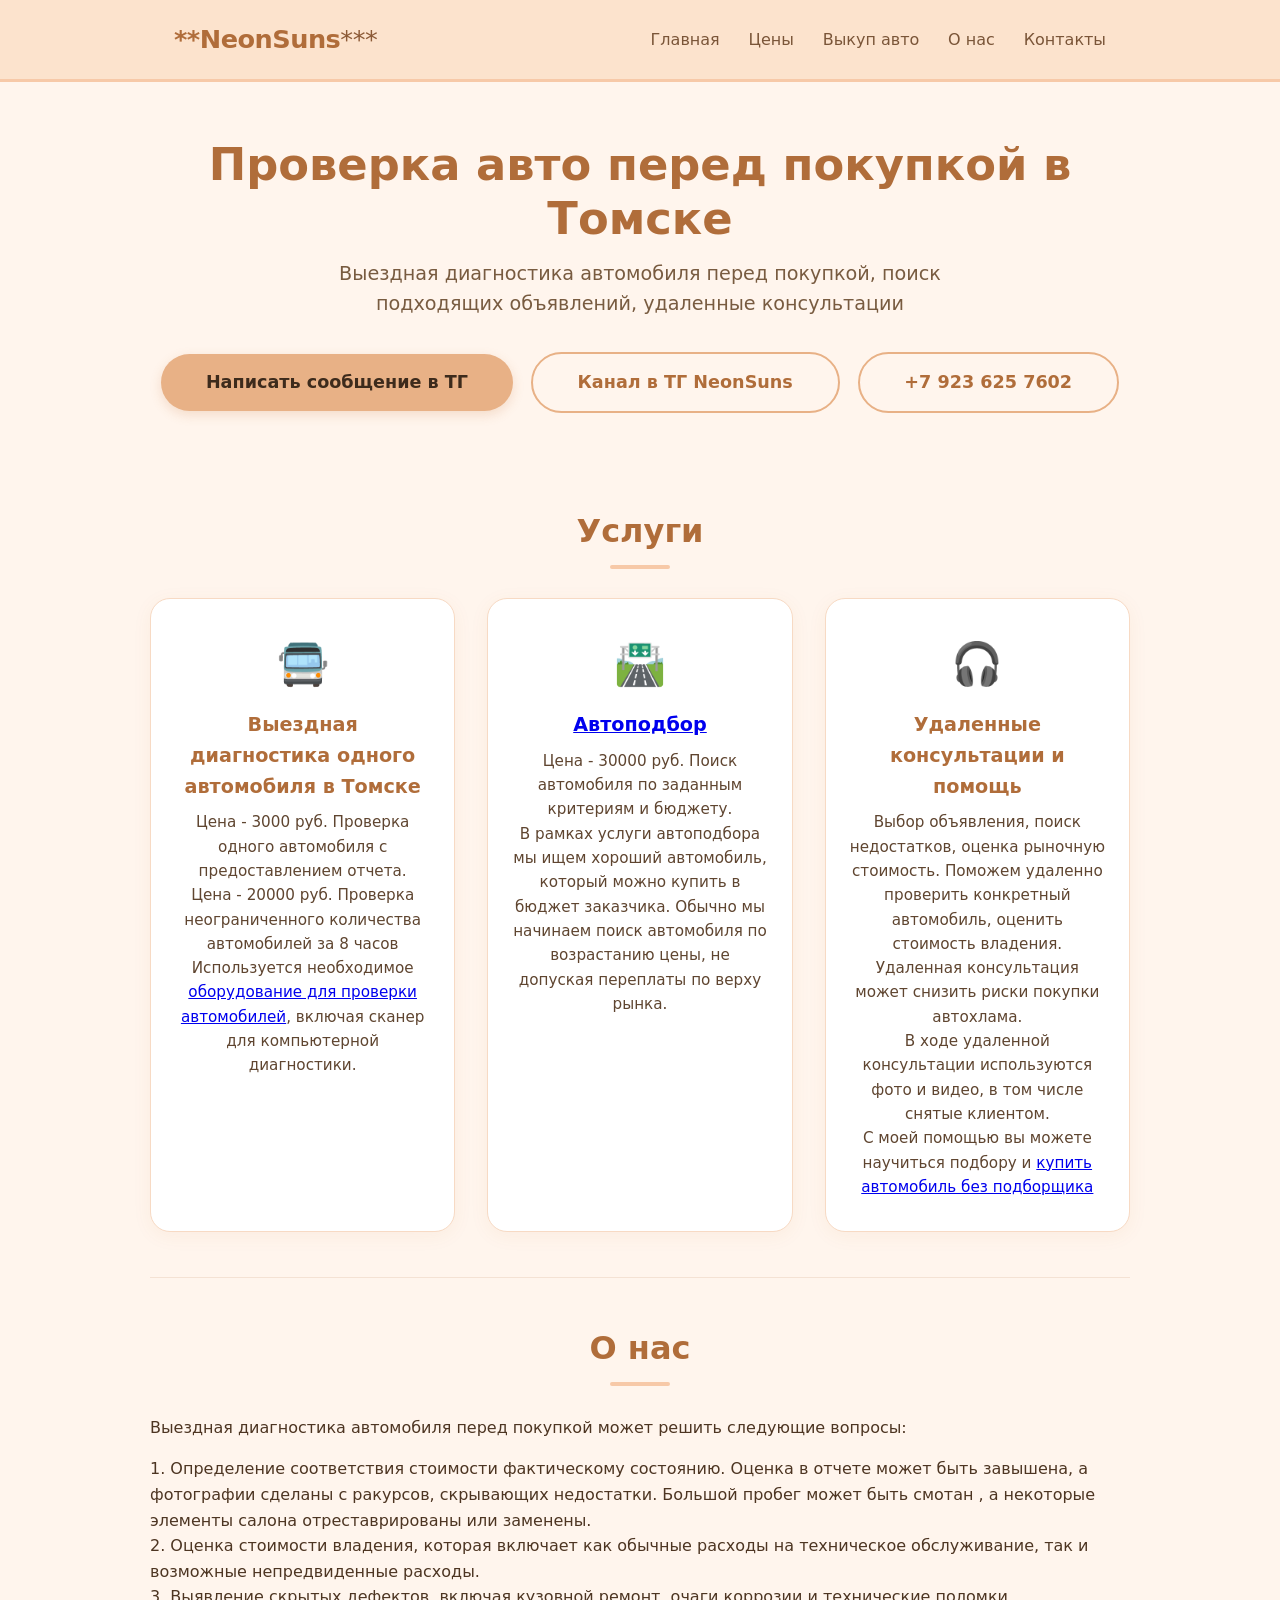
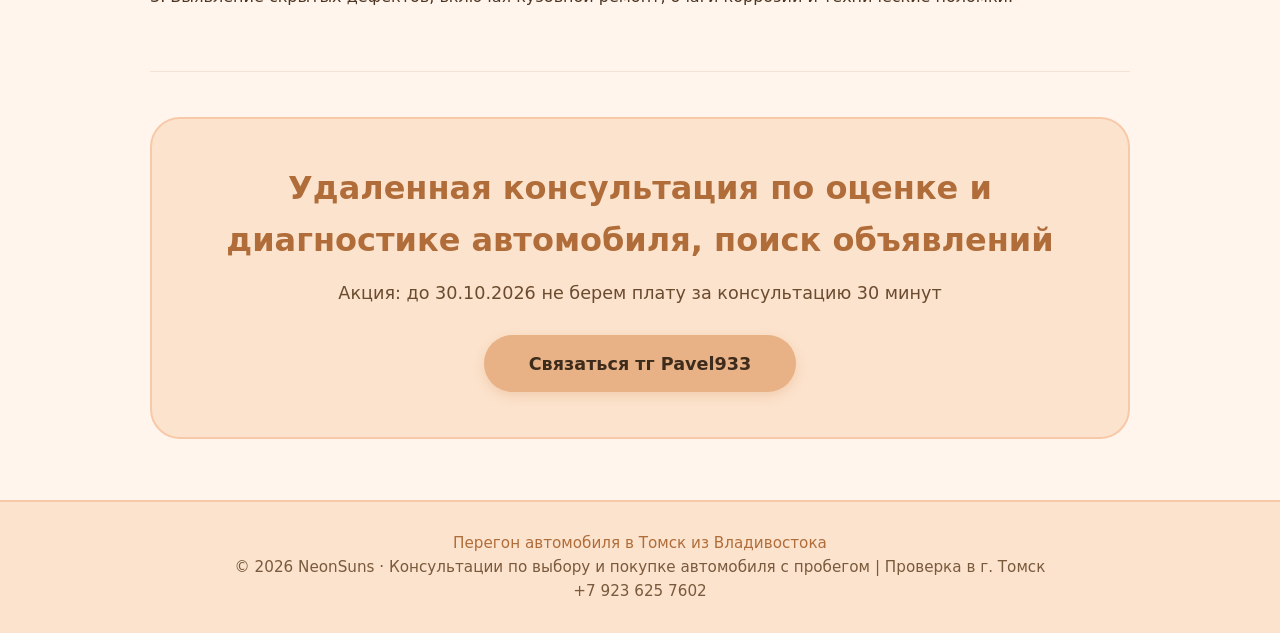
==== index.html @ d5a59b91 "Update index.html" ====
<!DOCTYPE html>
<html lang="ru">
<head>
    <meta charset="UTF-8" />
    <meta name="viewport" content="width=device-width, initial-scale=1.0" />
    <title>Проверка авто перед покупкой в Томске | NeonSuns</title>
    <link rel="stylesheet" href="/style.css"></link>
    <link rel="shortcut icon" href="favicon.svg" type="image/svg">

</head>

<body>

    <!-- ===== ШАПКА ===== -->
    <header class="site-header">
        <div class="container header-inner">
            <div class="logo"><a href="/">**NeonSuns<span>***</a></span></div>
            <nav class="nav-links">
                <a href="/">Главная</a>
                <a href="/price.html">Цены</a>
                <a href="/srochnyj-vykup-avto.html">Выкуп авто</a>
                <a href="#about">О нас</a>
                <a href="/contact.html">Контакты</a>
            </nav>
        </div>
    </header>

    <!-- ===== ГЕРОЙ ===== -->
    <section class="hero container">
        <h1>Проверка авто перед покупкой в Томске</h1>
        <p>
           Выездная диагностика автомобиля перед покупкой, поиск подходящих объявлений, удаленные консультации
        </p>
        <a href="https://t.me/Pavel933" class="btn">Написать сообщение в ТГ</a>
        <a href="https://t.me/neonsuns" class="btn btn-outline" style="margin-left: 0.8rem;">Канал в ТГ NeonSuns</a>
        <a href="tel:+79236257602" class="btn btn-outline" style="margin-left: 0.8rem;">+7 923 625 7602</a>
        
    </section>

    <!-- ===== ПРЕИМУЩЕСТВА ===== -->
    <section class="section container" id="uslugi">
        <h2 class="section-title">Услуги</h2>
        <div class="features-grid">
            <div class="feature-item">
                <div class="feature-icon">🚍</div>
                <h3>Выездная диагностика одного автомобиля в Томске</h3>
                <p>Цена - 3000 руб. Проверка одного автомобиля с предоставлением отчета.</p>
                 <p>Цена - 20000 руб. Проверка неограниченного количества автомобилей за 8 часов</p>
                <p>  Используется необходимое  <a href='/oborudovanie_dla_proverki_avto_pered_pokupkoj.html'>оборудование для проверки автомобилей</a>, включая сканер для компьютерной диагностики.</p>

            </div>
            <div class="feature-item">
                <div class="feature-icon">🛣️</div>
                <h3><a href='/avtopodbor_tomsk.html'>Автоподбор</a></h3>
                <p>Цена - 30000 руб. Поиск автомобиля по заданным критериям и бюджету.</p>
                <p>В рамках услуги автоподбора мы ищем хороший автомобиль, который можно купить в бюджет заказчика. Обычно мы начинаем поиск автомобиля по возрастанию цены, не допуская переплаты по верху рынка. </p>
            </div>
            <div class="feature-item">
                <div class="feature-icon">🎧</div>
                <h3>Удаленные консультации и помощь</h3>
                <p>Выбор объявления, поиск недостатков, оценка рыночную стоимость. Поможем удаленно проверить конкретный автомобиль, оценить стоимость владения.</p>
                <p>Удаленная консультация может снизить риски покупки автохлама.</p>
                <p>В ходе удаленной консультации используются фото и видео, в том числе снятые клиентом.</p>
                <p>С моей помощью вы можете научиться подбору и <a href='/kak_proverit_avto_bez_podborshchika.html
'>купить автомобиль без подборщика</a></p>
            </div>
        </div>
    </section>

    <!-- ===== О НАС ===== -->
    <section class="section container" id="about">
        <h2 class="section-title">О нас</h2>
        <div class="about-grid">
            <div class="about-text">
                <p>
                    Выездная диагностика автомобиля перед покупкой может решить следующие вопросы:
                </p>
                <p>
                    1. Определение соответствия стоимости фактическому состоянию. Оценка в отчете может быть завышена, а фотографии сделаны с ракурсов, скрывающих недостатки. Большой пробег может быть смотан , а некоторые элементы салона отреставрированы или заменены.
                    <br/>
                    2. Оценка стоимости владения, которая включает как обычные расходы на техническое обслуживание, так и возможные непредвиденные расходы.
                    <br/>
                    3. Выявление скрытых дефектов, включая кузовной ремонт, очаги коррозии и технические поломки.
                </p>
         
            </div>
           <!-- <div class="about-image">
                🧡
                <div style="font-size: 1rem; color: #6a4b2e; margin-top: 0.5rem;">980px</div>
            </div>-->
        </div>
    </section>

    <!-- ===== ПРИЗЫВ К ДЕЙСТВИЮ ===== -->
    <section class="section container">
        <div class="cta-box">
            <h2>Удаленная консультация по оценке и диагностике автомобиля, поиск объявлений</h2>
            <p>Акция: до 30.10.2026 не берем плату за консультацию 30 минут</p>
            <a href="https://t.me/Pavel933" class="btn">Связаться тг Pavel933</a>
        </div>
    </section>

    <!-- ===== ФУТЕР ===== -->
    <footer class="site-footer">
        <div class="container">
               <p>

            <a href='https://neonsuns.ru/peregon.html'>Перегон автомобиля в Томск из Владивостока</a>
          </p>
            <p>
                &copy; 2026 NeonSuns · Консультации по выбору и покупке автомобиля с пробегом | Проверка в г. Томск
                <br/> +7 923 625 7602
               <!--  <a href="#" onclick="return false;">❤️ и апельсинами</a>-->
            </p>
        </div>
    </footer>
<!-- Yandex.Metrika counter --> <script type="text/javascript">     (function(m,e,t,r,i,k,a){         m[i]=m[i]||function(){(m[i].a=m[i].a||[]).push(arguments)};         m[i].l=1*new Date();         for (var j = 0; j < document.scripts.length; j++) {if (document.scripts[j].src === r) { return; }}         k=e.createElement(t),a=e.getElementsByTagName(t)[0],k.async=1,k.src=r,a.parentNode.insertBefore(k,a)     })(window, document,'script','https://mc.yandex.ru/metrika/tag.js?id=111902357', 'ym');      ym(111902357, 'init', {ssr:true, webvisor:true, clickmap:true, ecommerce:"dataLayer", referrer: document.referrer, url: location.href, accurateTrackBounce:true, trackLinks:true}); </script> <noscript><div><img src="https://mc.yandex.ru/watch/111902357" style="position:absolute; left:-9999px;" alt="" /></div></noscript> <!-- /Yandex.Metrika counter -->
</body>
</html>
---- style.css ----
/* ===== Сброс и база ===== */
        * {
            margin: 0;
            padding: 0;
            box-sizing: border-box;
        }

        body {
            font-family: system-ui, -apple-system, 'Segoe UI', Roboto, 'Helvetica Neue', sans-serif;
            background: #fff5ed;
            color: #4d3522;
            line-height: 1.6;
            min-height: 100vh;
            display: flex;
            flex-direction: column;
        }

        /* ===== Контейнер (max‑width 980px) ===== */
        .container {
            max-width: 980px;
            width: 100%;
            margin: 0 auto;
            padding: 0 1.5rem;
        }

        /* ===== Шапка ===== */
        .site-header {
            background: #fce3cd;
            padding: 1.2rem 0;
            border-bottom: 3px solid #f7c9a8;
        }
        .header-inner {
            display: flex;
            justify-content: space-between;
            align-items: center;
            flex-wrap: wrap;
            gap: 0.8rem;
        }
        .logo {
            font-size: 1.6rem;
            font-weight: 700;
            color: #b06d3a;
            letter-spacing: -0.02em;
        }
        .logo a{
            all: inherit;
        }
        .logo span {
            color: #8c5a36;
            font-weight: 400;
        }
        .nav-links {
            display: flex;
            gap: 1.8rem;
            font-weight: 500;
        }
        .nav-links a {
            color: #7a5538;
            text-decoration: none;
            transition: color 0.2s;
        }
        .nav-links a:hover {
            color: #b06d3a;
        }

        /* ===== Герой ===== */
        .hero {
            padding: 3.5rem 0 3rem;
            text-align: center;
        }
        .hero h1 {
            font-size: 2.8rem;
            font-weight: 700;
            color: #b06d3a;
            line-height: 1.2;
            margin-bottom: 0.8rem;
        }
        .hero p {
            font-size: 1.2rem;
            max-width: 650px;
            margin: 0 auto 2rem;
            color: #6a4b2e;
            opacity: 0.9;
        }
        .btn {
            display: inline-block;
            background: #e8b186;
            color: #3d2b1c;
            font-weight: 600;
            padding: 0.9rem 2.8rem;
            border-radius: 60px;
            text-decoration: none;
            transition: background 0.25s, transform 0.15s;
            box-shadow: 0 4px 12px rgba(200, 120, 60, 0.2);
            border: none;
            cursor: pointer;
            font-size: 1.1rem;
        }
        .btn:hover {
            background: #d99d70;
            transform: scale(1.02);
        }
        .btn-outline {
            background: transparent;
            border: 2px solid #e8b186;
            color: #b06d3a;
            box-shadow: none;
        }
        .btn-outline:hover {
            background: #fce3cd;
        }

        /* ===== Секции ===== */
        .section {
            padding: 2.8rem 0;
            border-bottom: 1px solid rgba(200, 150, 110, 0.2);
        }
        .section:last-of-type {
            border-bottom: none;
        }

        .section-title {
            font-size: 2rem;
            font-weight: 600;
            color: #b06d3a;
            margin-bottom: 1.8rem;
            text-align: center;
            position: relative;
        }
        .section-title::after {
            content: '';
            display: block;
            width: 60px;
            height: 4px;
            background: #f7c9a8;
            margin: 0.5rem auto 0;
            border-radius: 4px;
        }

        /* ===== Преимущества (сетка) ===== */
        .features-grid {
            display: grid;
            grid-template-columns: repeat(3, 1fr);
            gap: 2rem;
        }
        .feature-item {
            background: #ffffff;
            border-radius: 20px;
            padding: 2rem 1.5rem;
            text-align: center;
            box-shadow: 0 4px 20px rgba(180, 100, 40, 0.06);
            border: 1px solid #f7dac4;
            transition: transform 0.2s;
        }
        .feature-item:hover {
            transform: translateY(-4px);
        }
        .feature-icon {
            font-size: 2.6rem;
            margin-bottom: 0.8rem;
        }
        .feature-item h3 {
            font-size: 1.2rem;
            color: #b06d3a;
            margin-bottom: 0.5rem;
        }
        .feature-item p {
            font-size: 0.95rem;
            color: #5f4530;
        }

        /* ===== Блок «О нас» ===== */
        .about-grid {
            display: flex;
            gap: 2.5rem;
            align-items: center;
            flex-wrap: wrap;
        }
        .about-text {
            flex: 1 1 280px;
        }
        .about-text p {
            margin-bottom: 1rem;
        }
        .about-image {
            flex: 1 1 200px;
            background: #fce3cd;
            border-radius: 30px;
            padding: 2rem 1.5rem;
            text-align: center;
            font-size: 4rem;
            border: 2px dashed #e8b186;
            color: #b06d3a;
        }

        /* ===== CTA (призыв) ===== */
        .cta-box {
            background: #fce3cd;
            border-radius: 30px;
            padding: 2.8rem 2rem;
            text-align: center;
            border: 2px solid #f7c9a8;
        }
        .cta-box h2 {
            font-size: 2rem;
            color: #b06d3a;
            margin-bottom: 0.8rem;
        }
        .cta-box p {
            font-size: 1.1rem;
            color: #6a4b2e;
            margin-bottom: 1.8rem;
        }

        /* ===== Футер ===== */
        .site-footer {
            background: #fce3cd;
            border-top: 2px solid #f7c9a8;
            padding: 1.8rem 0;
            text-align: center;
            color: #7a5a3c;
            font-size: 0.95rem;
            margin-top: 1rem;
        }
        .site-footer a {
            color: #b06d3a;
            text-decoration: none;
            font-weight: 500;
        }
        .site-footer a:hover {
            text-decoration: underline;
        }

        /* ===== Адаптив ===== */
        @media (max-width: 800px) {
            .features-grid {
                grid-template-columns: repeat(2, 1fr);
            }
            .hero h1 {
                font-size: 2.2rem;
            }
        }

        @media (max-width: 600px) {
            .header-inner {
                flex-direction: column;
                text-align: center;
            }
            .nav-links {
                flex-wrap: wrap;
                justify-content: center;
                gap: 1rem;
            }
            .hero {
                padding: 2rem 0;
            }
            .hero h1 {
                font-size: 1.8rem;
            }
            .hero p {
                font-size: 1rem;
            }
            .section-title {
                font-size: 1.6rem;
            }
            .features-grid {
                grid-template-columns: 1fr;
                gap: 1.5rem;
            }
            .about-grid {
                flex-direction: column;
                text-align: center;
            }
            .cta-box {
                padding: 2rem 1.2rem;
            }
            .cta-box h2 {
                font-size: 1.6rem;
            }
            .btn {
                padding: 0.7rem 2rem;
                font-size: 1rem;
            }
        }

        @media (max-width: 400px) {
            .container {
                padding: 0 1rem;
            }
            .logo {
                font-size: 1.3rem;
            }
        }
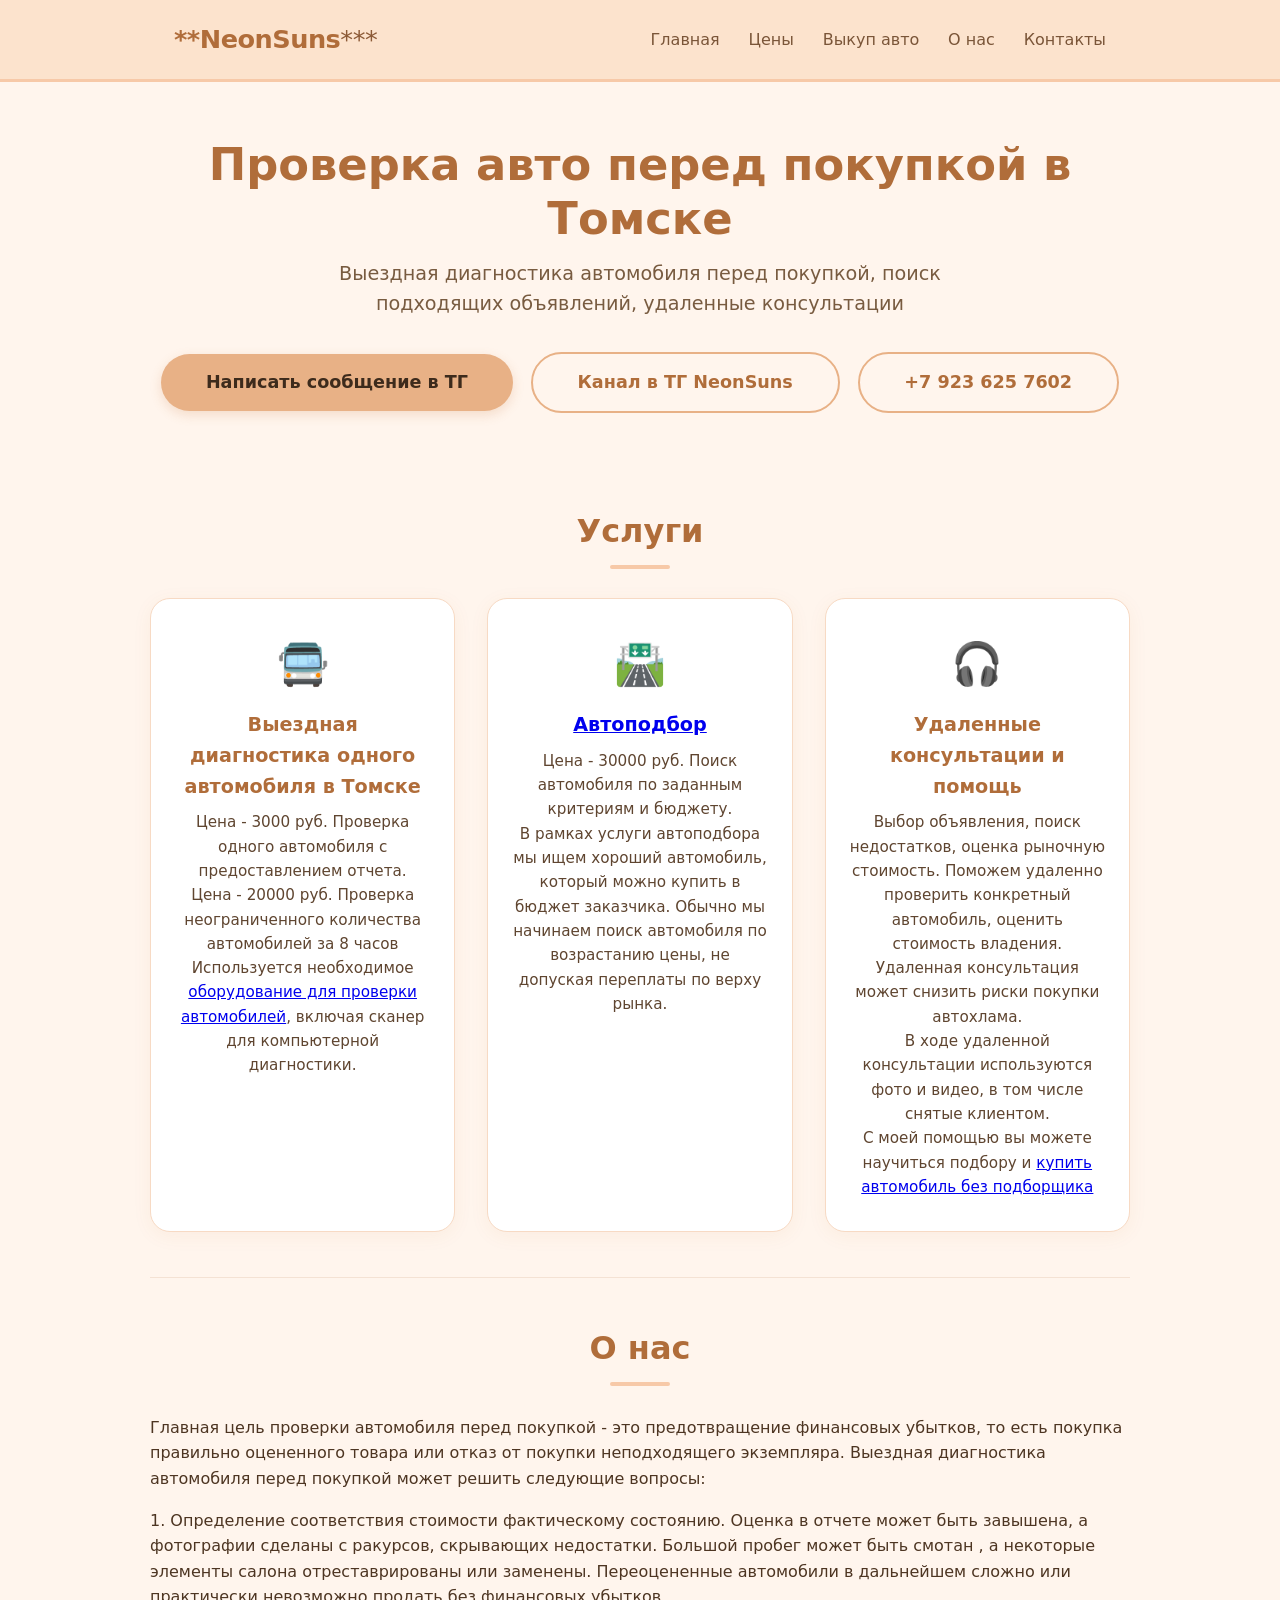
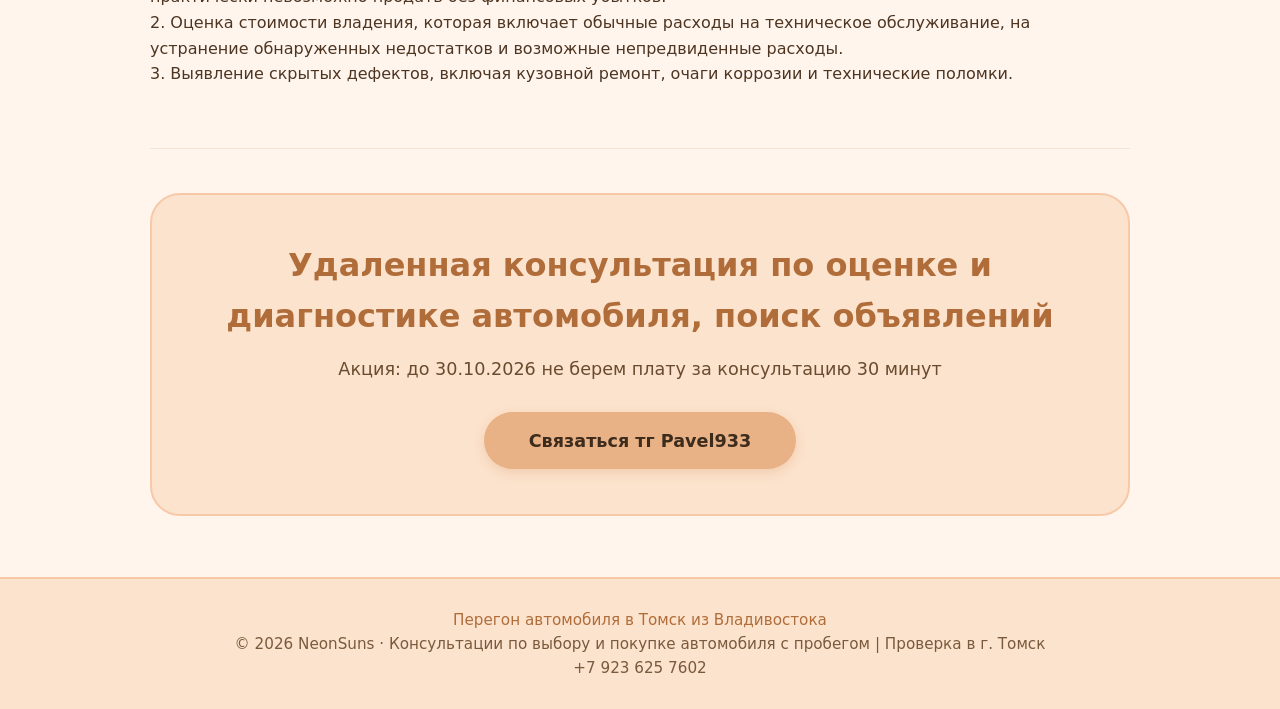
==== commit 7d08b951: "Update index.html" ====
--- a/index.html
+++ b/index.html
@@ -73,12 +73,13 @@
         <div class="about-grid">
             <div class="about-text">
                 <p>
+                    Главная цель проверки автомобиля перед покупкой - это предотвращение финансовых убытков, то есть покупка правильно оцененного товара или отказ от покупки неподходящего экземпляра.
                     Выездная диагностика автомобиля перед покупкой может решить следующие вопросы:
                 </p>
                 <p>
-                    1. Определение соответствия стоимости фактическому состоянию. Оценка в отчете может быть завышена, а фотографии сделаны с ракурсов, скрывающих недостатки. Большой пробег может быть смотан , а некоторые элементы салона отреставрированы или заменены.
+                    1. Определение соответствия стоимости фактическому состоянию. Оценка в отчете может быть завышена, а фотографии сделаны с ракурсов, скрывающих недостатки. Большой пробег может быть смотан , а некоторые элементы салона отреставрированы или заменены. Переоцененные автомобили в дальнейшем сложно или практически невозможно продать без финансовых убытков.
                     <br/>
-                    2. Оценка стоимости владения, которая включает как обычные расходы на техническое обслуживание, так и возможные непредвиденные расходы.
+                    2. Оценка стоимости владения, которая включает обычные расходы на техническое обслуживание, на устранение обнаруженных недостатков и возможные непредвиденные расходы.
                     <br/>
                     3. Выявление скрытых дефектов, включая кузовной ремонт, очаги коррозии и технические поломки.
                 </p>
@@ -103,8 +104,7 @@
     <!-- ===== ФУТЕР ===== -->
     <footer class="site-footer">
         <div class="container">
-               <p>
-
+          <p>
             <a href='https://neonsuns.ru/peregon.html'>Перегон автомобиля в Томск из Владивостока</a>
           </p>
             <p>
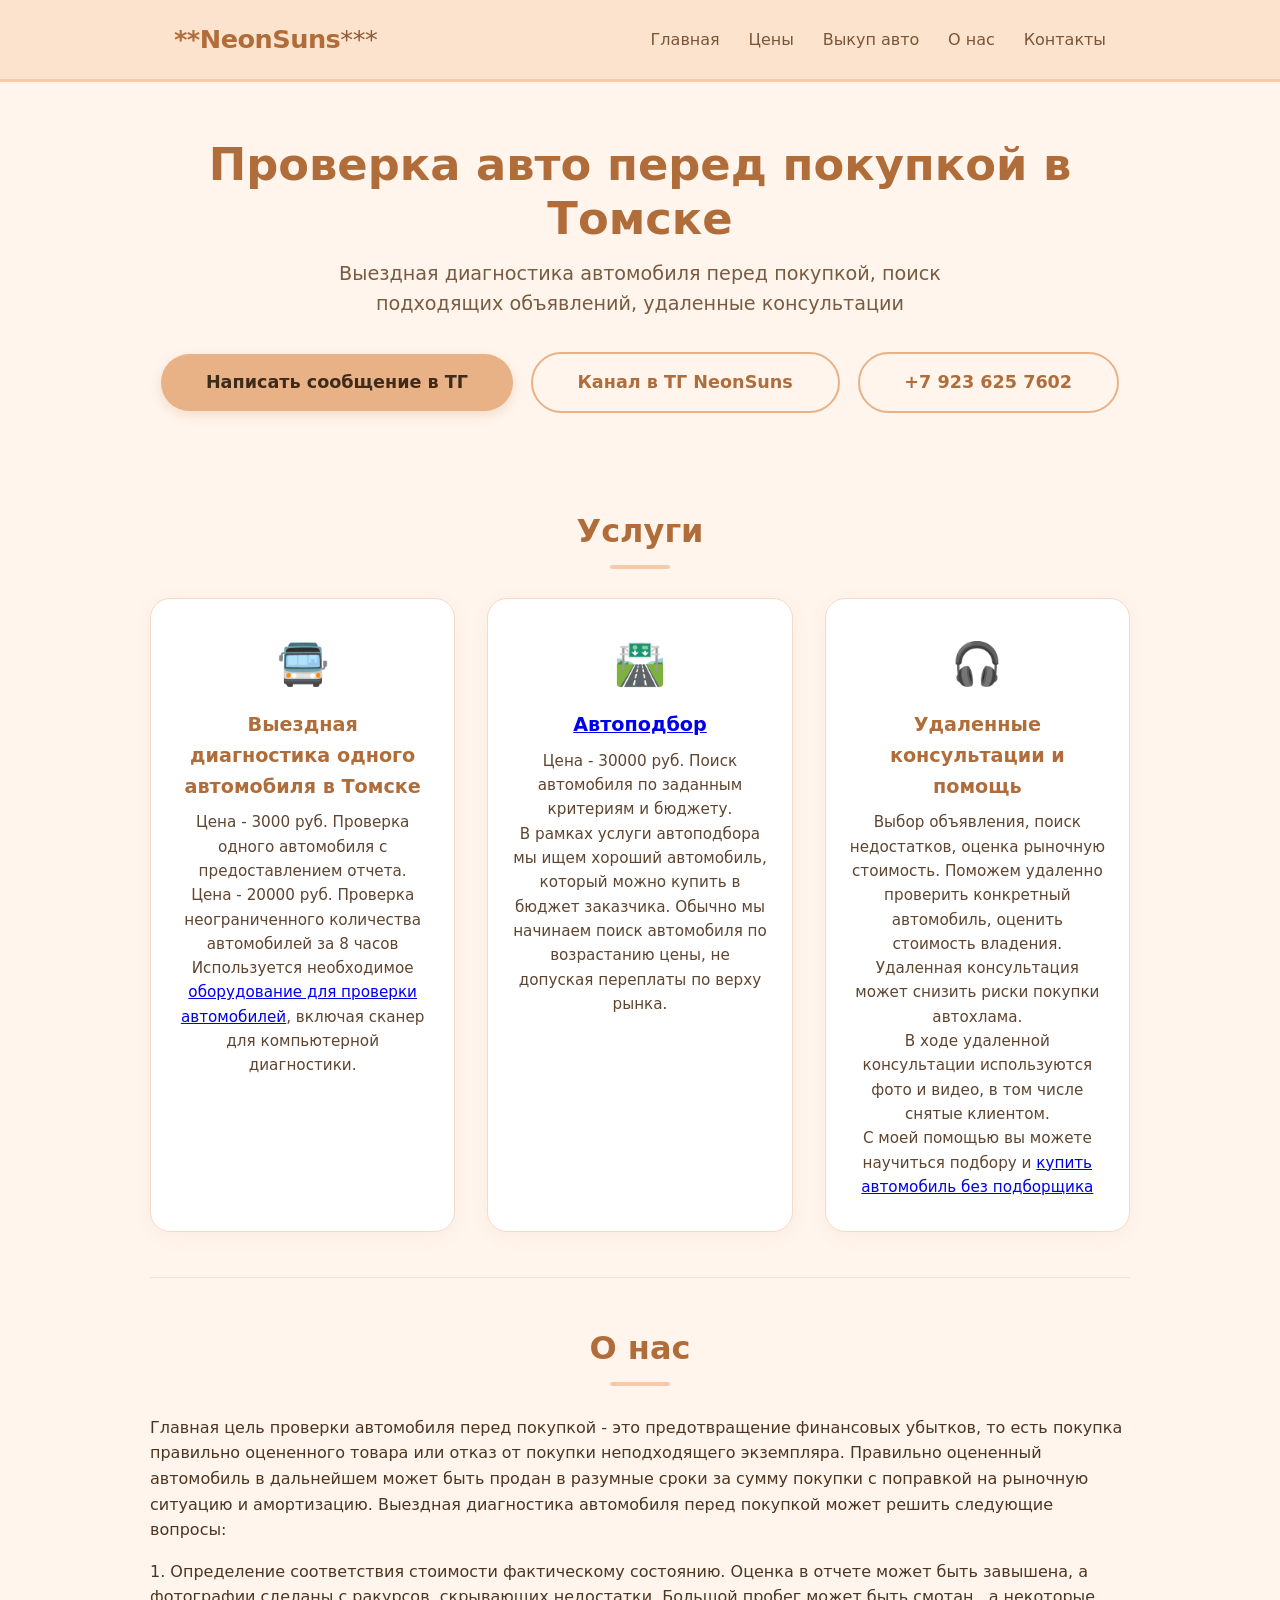
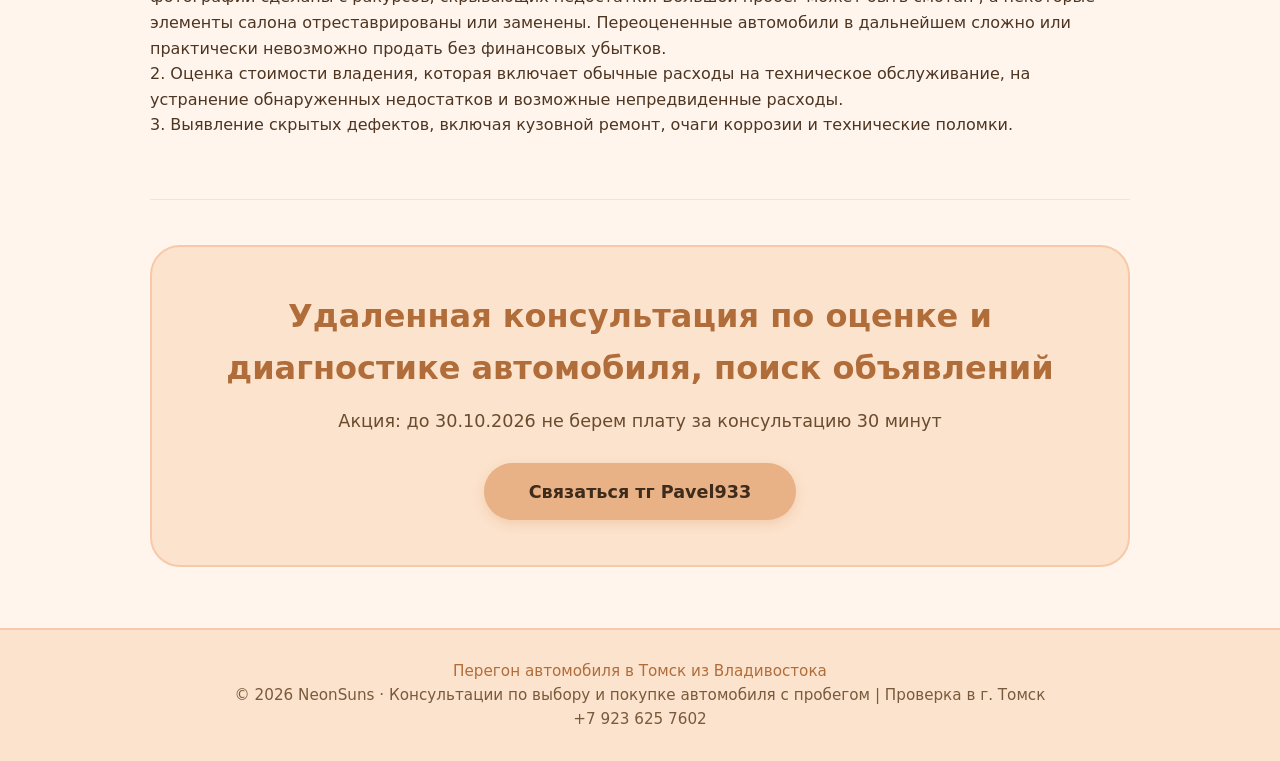
==== commit 035aeda4: "Update index.html" ====
--- a/index.html
+++ b/index.html
@@ -6,7 +6,7 @@
     <title>Проверка авто перед покупкой в Томске | NeonSuns</title>
     <link rel="stylesheet" href="/style.css"></link>
     <link rel="shortcut icon" href="favicon.svg" type="image/svg">
-
+    <meta name="description" content="Проверка автомобиля перед покупкой, выездная диагностика и автоподбор в Томске. Оценка стоимости и технического состояния.">
 </head>
 
 <body>
@@ -74,6 +74,7 @@
             <div class="about-text">
                 <p>
                     Главная цель проверки автомобиля перед покупкой - это предотвращение финансовых убытков, то есть покупка правильно оцененного товара или отказ от покупки неподходящего экземпляра.
+                   Правильно оцененный автомобиль в дальнейшем может быть продан в разумные сроки за сумму покупки с поправкой на рыночную ситуацию и амортизацию.
                     Выездная диагностика автомобиля перед покупкой может решить следующие вопросы:
                 </p>
                 <p>
@@ -115,5 +116,15 @@
         </div>
     </footer>
 <!-- Yandex.Metrika counter --> <script type="text/javascript">     (function(m,e,t,r,i,k,a){         m[i]=m[i]||function(){(m[i].a=m[i].a||[]).push(arguments)};         m[i].l=1*new Date();         for (var j = 0; j < document.scripts.length; j++) {if (document.scripts[j].src === r) { return; }}         k=e.createElement(t),a=e.getElementsByTagName(t)[0],k.async=1,k.src=r,a.parentNode.insertBefore(k,a)     })(window, document,'script','https://mc.yandex.ru/metrika/tag.js?id=111902357', 'ym');      ym(111902357, 'init', {ssr:true, webvisor:true, clickmap:true, ecommerce:"dataLayer", referrer: document.referrer, url: location.href, accurateTrackBounce:true, trackLinks:true}); </script> <noscript><div><img src="https://mc.yandex.ru/watch/111902357" style="position:absolute; left:-9999px;" alt="" /></div></noscript> <!-- /Yandex.Metrika counter -->
+<!-- Google tag (gtag.js) -->
+<script async src="https://www.googletagmanager.com/gtag/js?id=G-XH2E11J8J8"></script>
+<script>
+  window.dataLayer = window.dataLayer || [];
+  function gtag(){dataLayer.push(arguments);}
+  gtag('js', new Date());
+
+  gtag('config', 'G-XH2E11J8J8');
+</script>
+
 </body>
 </html>
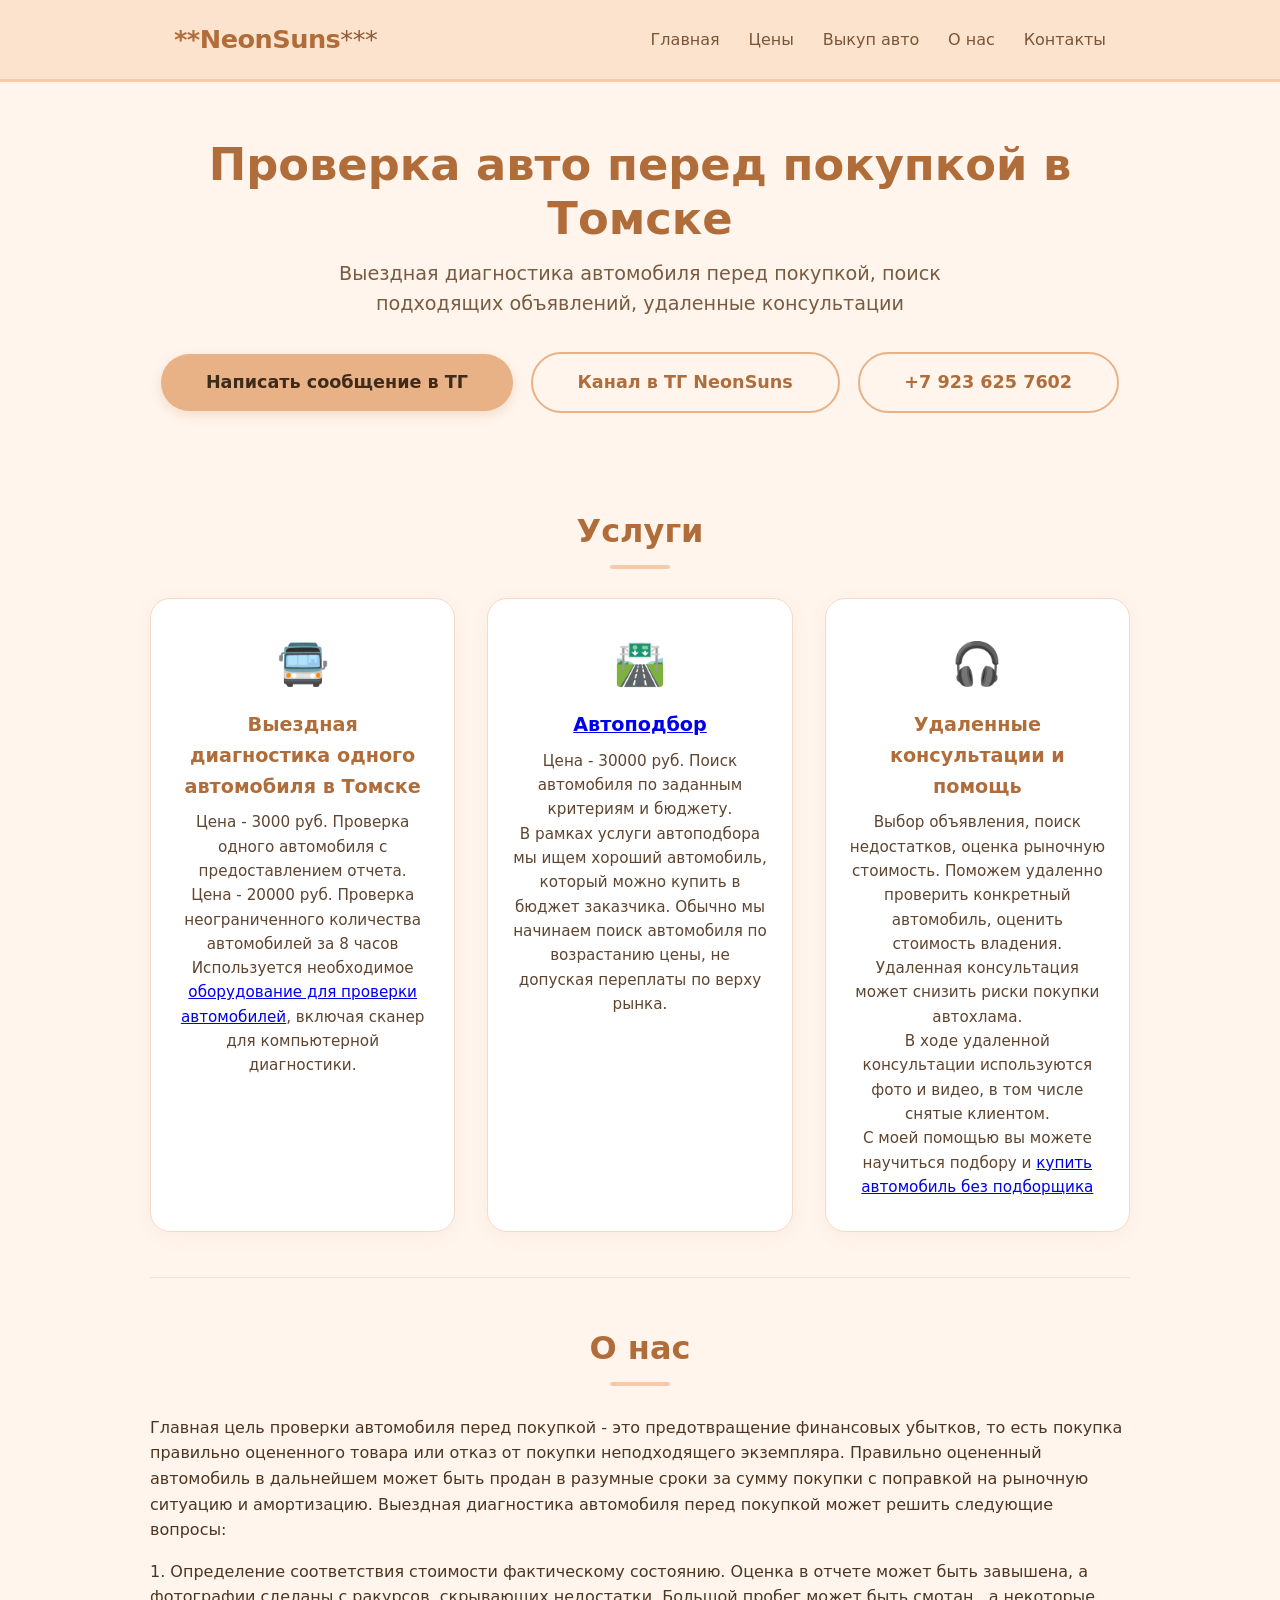
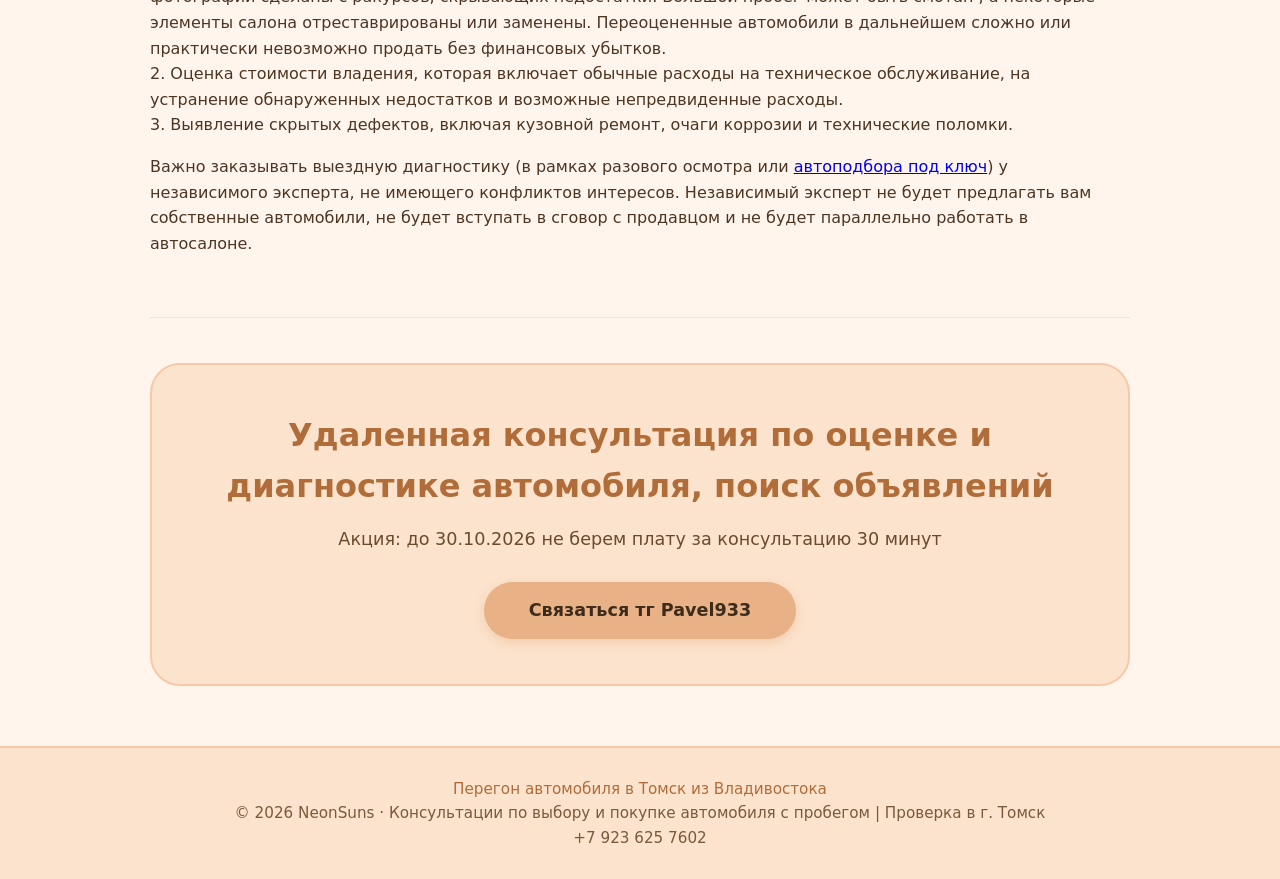
==== commit fc265573: "Update index.html1" ====
--- a/index.html
+++ b/index.html
@@ -84,7 +84,7 @@
                     <br/>
                     3. Выявление скрытых дефектов, включая кузовной ремонт, очаги коррозии и технические поломки.
                 </p>
-         
+                <p>Важно заказывать выездную диагностику (в рамках разового осмотра или <a href='/avtopodbor_tomsk.html'>автоподбора под ключ</a>) у независимого эксперта, не имеющего конфликтов интересов. Независимый эксперт не будет предлагать вам собственные автомобили, не будет вступать в сговор с продавцом и не будет параллельно работать в автосалоне. </p>
             </div>
            <!-- <div class="about-image">
                 🧡
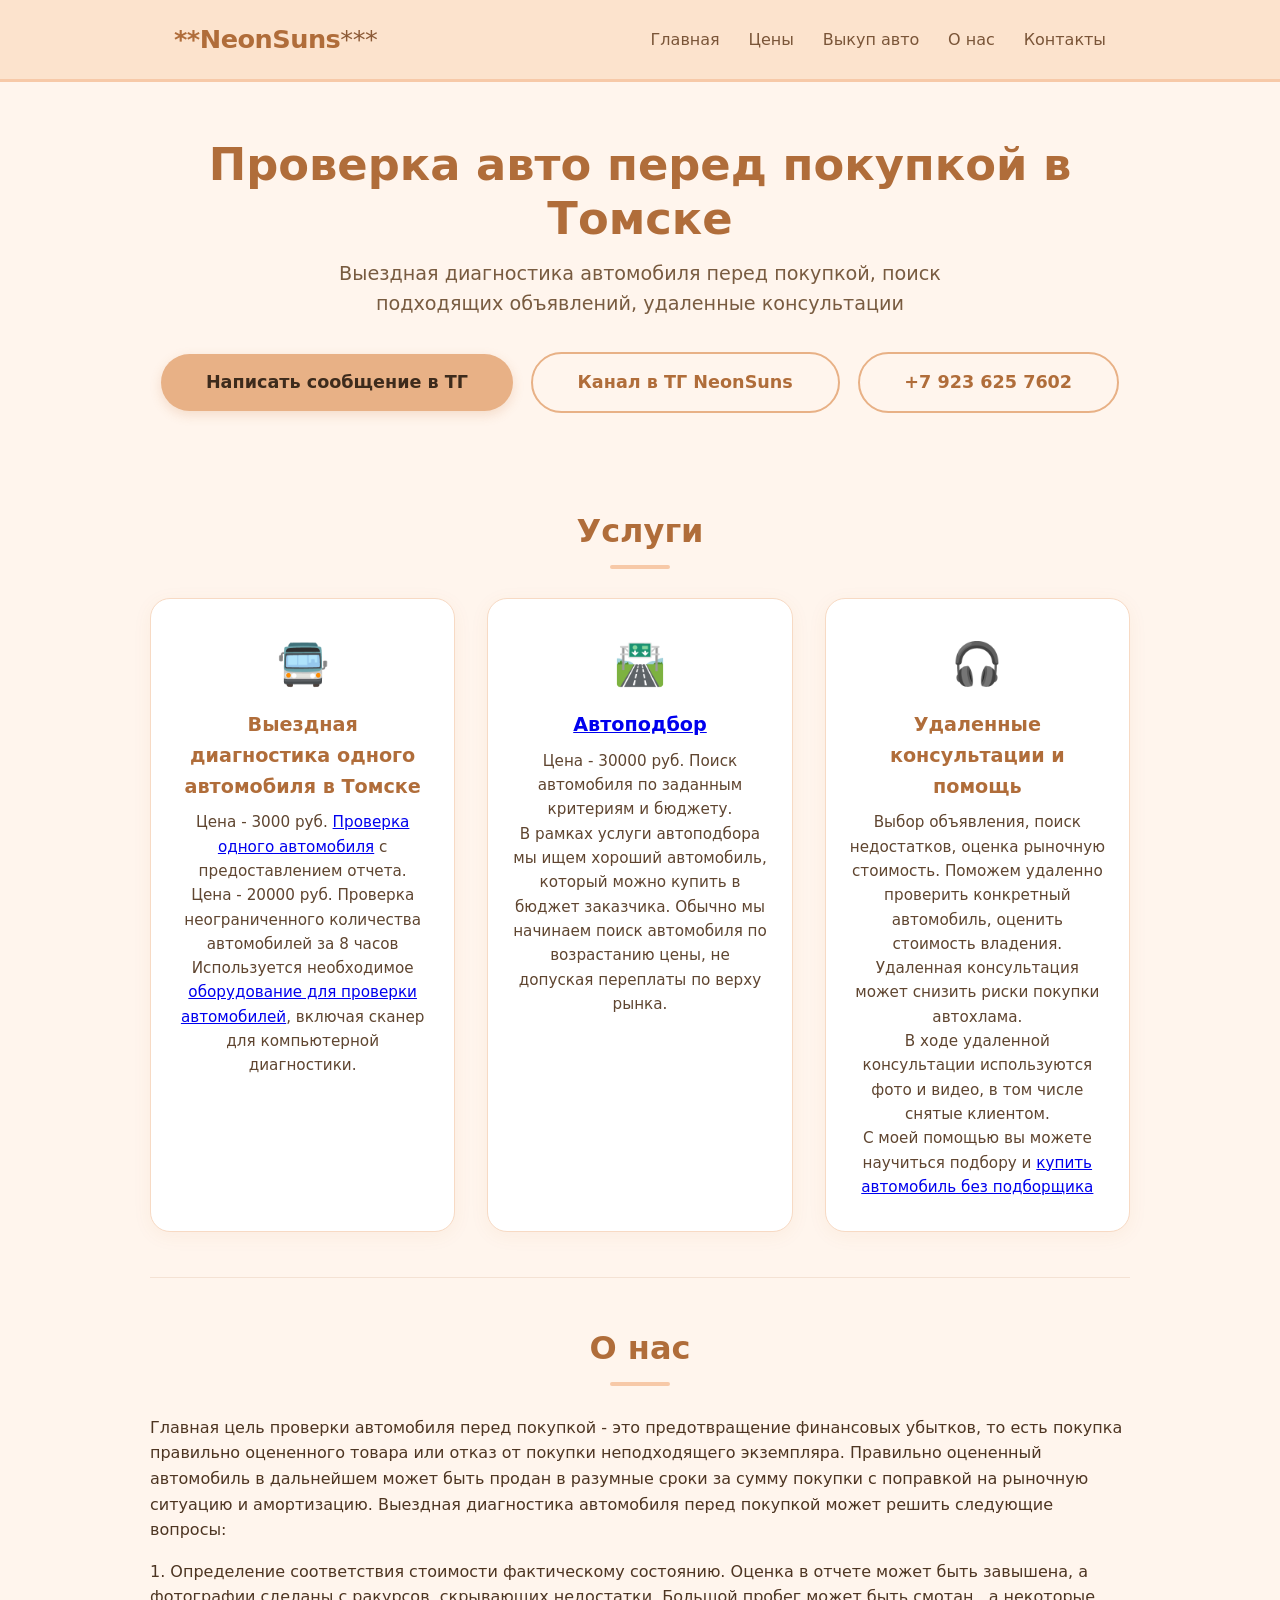
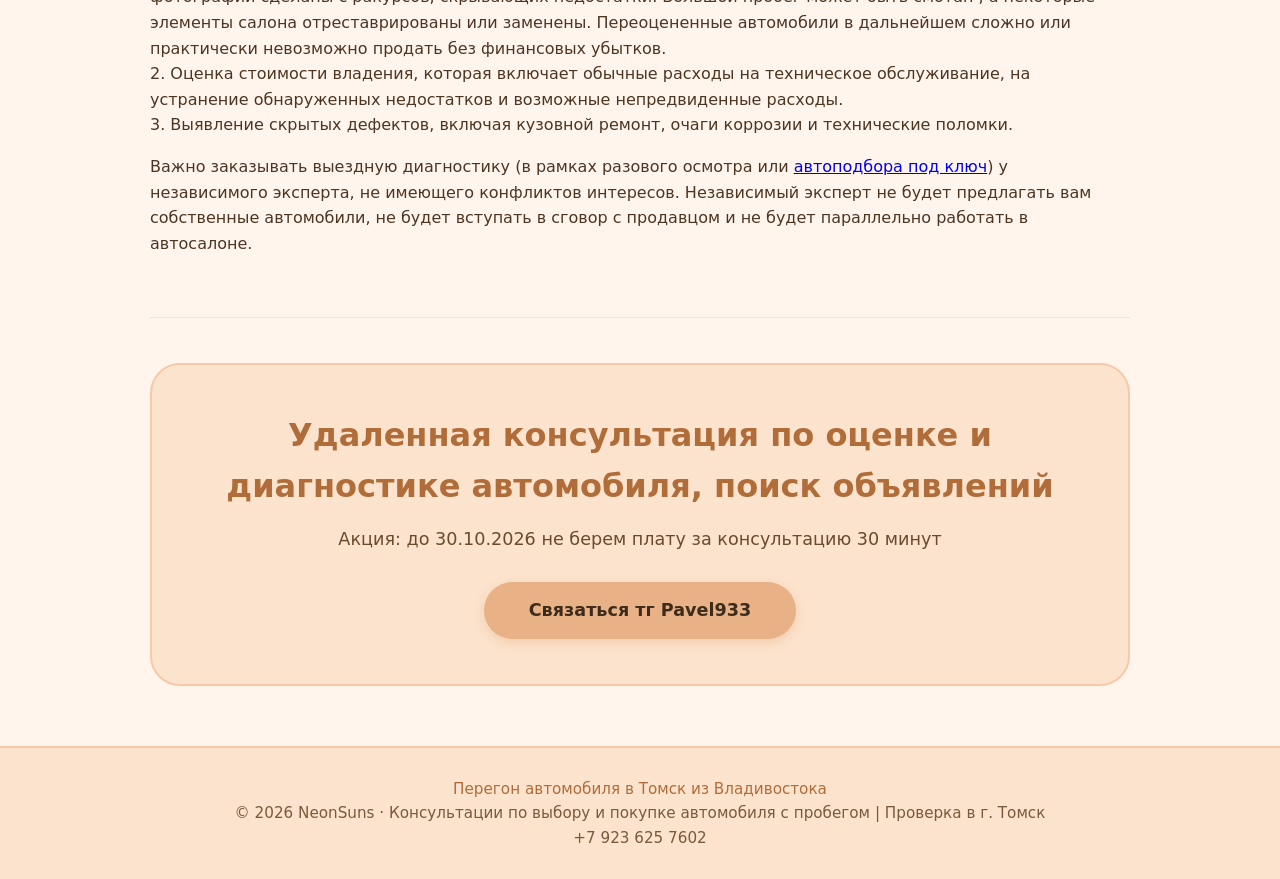
==== commit 3c66a48c: "Update index.html" ====
--- a/index.html
+++ b/index.html
@@ -44,7 +44,7 @@
             <div class="feature-item">
                 <div class="feature-icon">🚍</div>
                 <h3>Выездная диагностика одного автомобиля в Томске</h3>
-                <p>Цена - 3000 руб. Проверка одного автомобиля с предоставлением отчета.</p>
+                <p>Цена - 3000 руб. <a href="/osmotr.html">Проверка одного автомобиля</a> с предоставлением отчета.</p>
                  <p>Цена - 20000 руб. Проверка неограниченного количества автомобилей за 8 часов</p>
                 <p>  Используется необходимое  <a href='/oborudovanie_dla_proverki_avto_pered_pokupkoj.html'>оборудование для проверки автомобилей</a>, включая сканер для компьютерной диагностики.</p>
 
